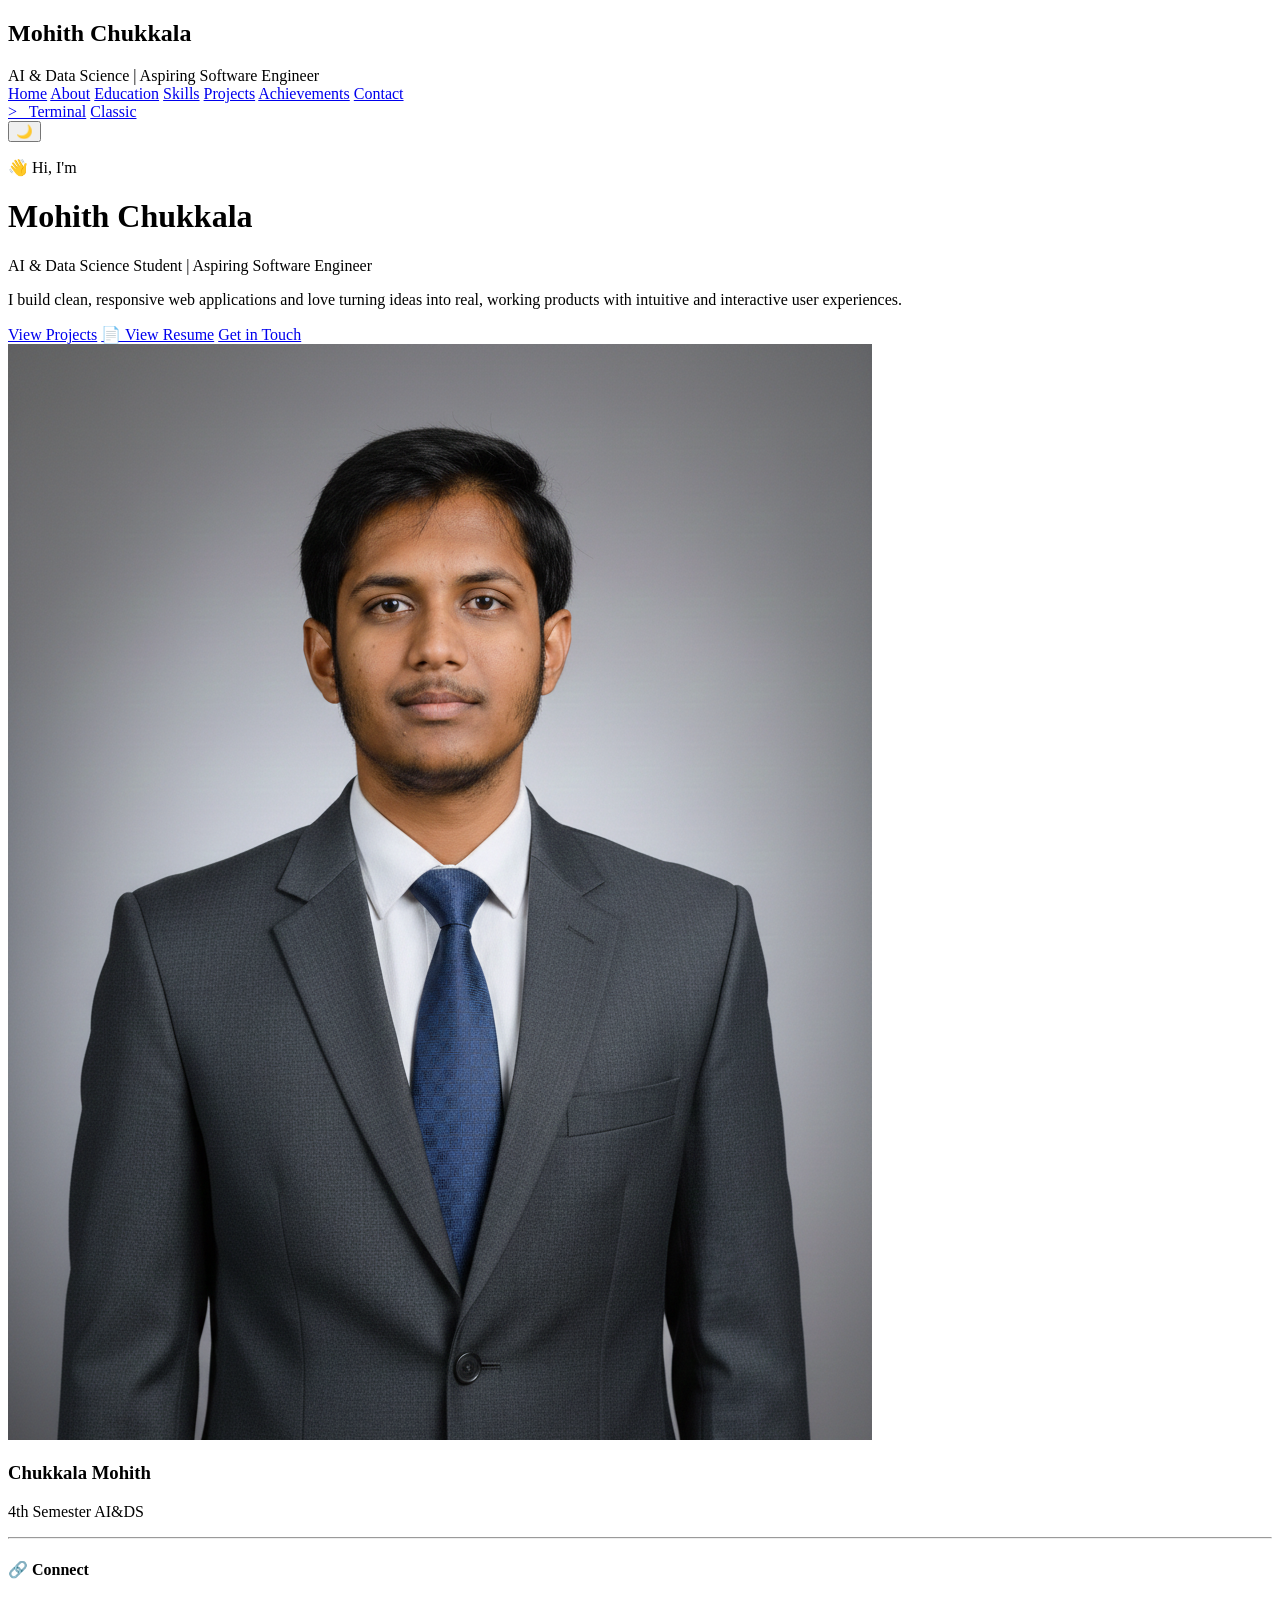
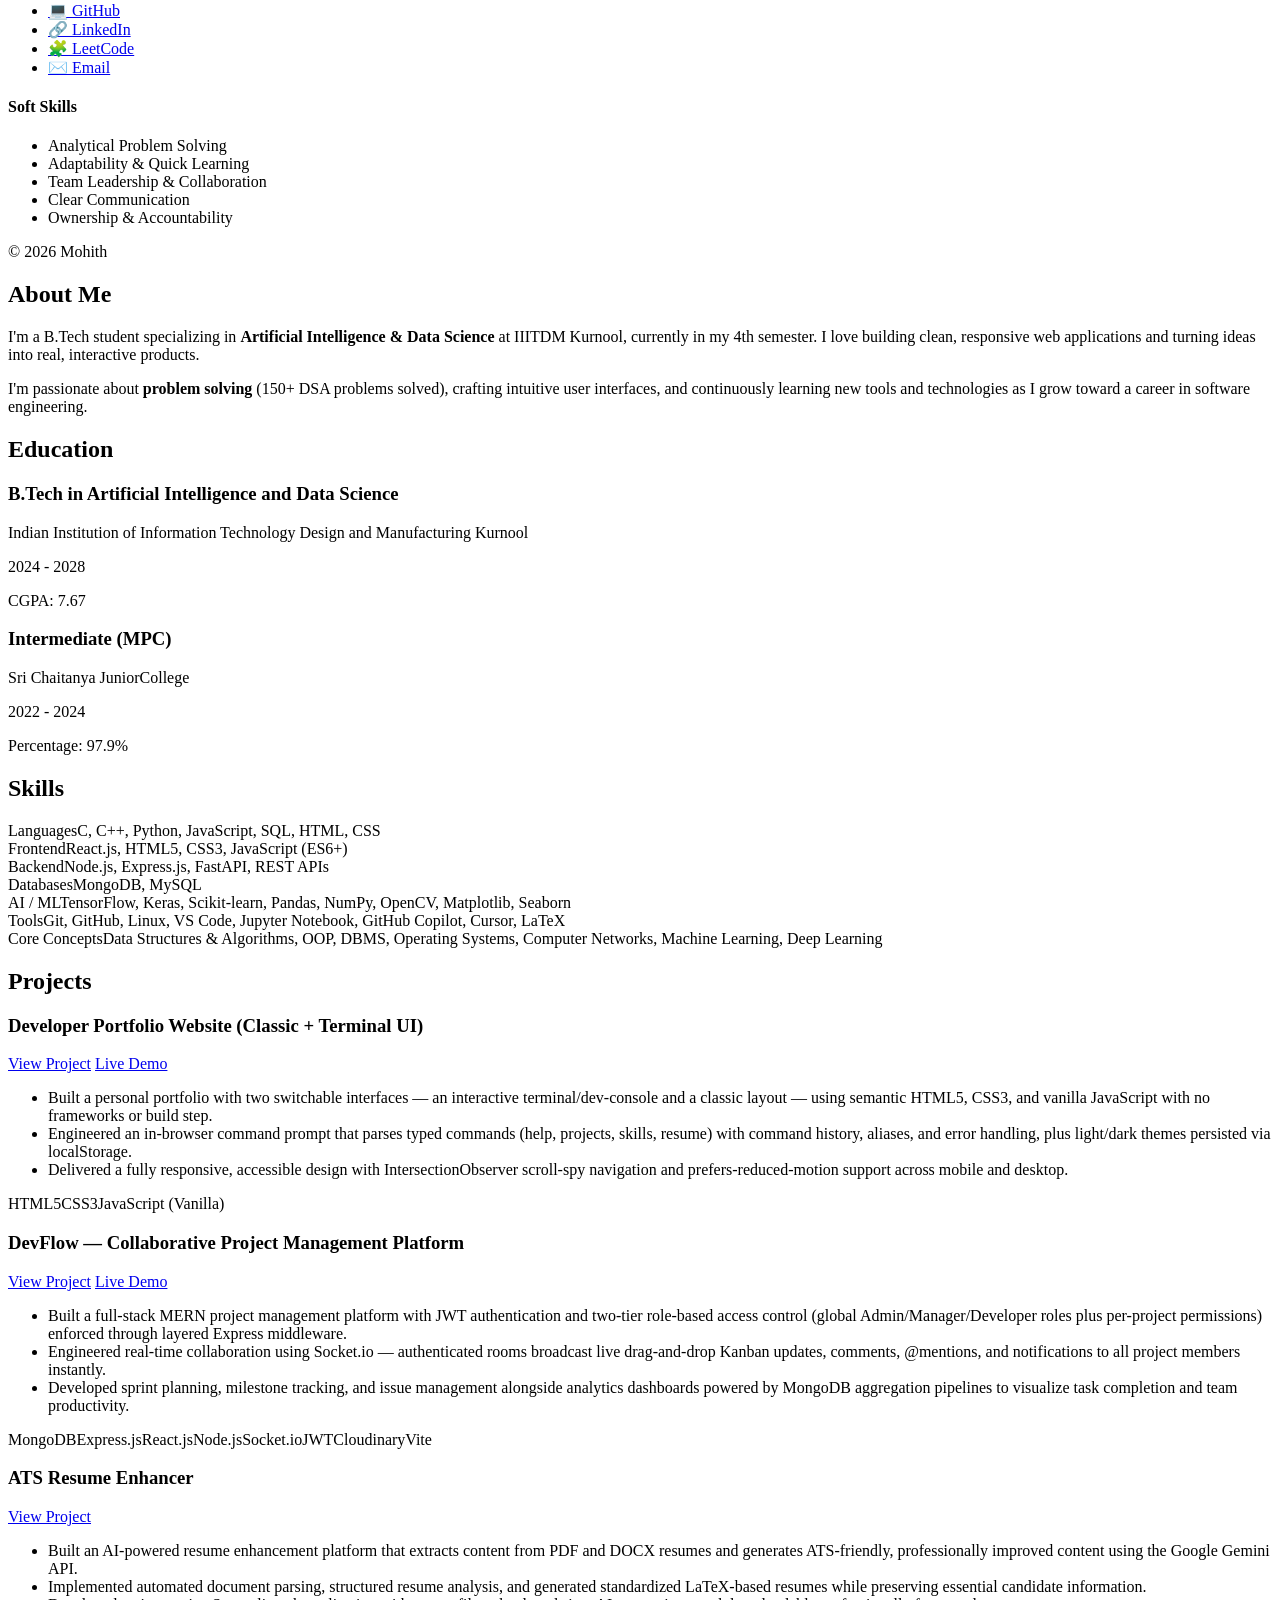
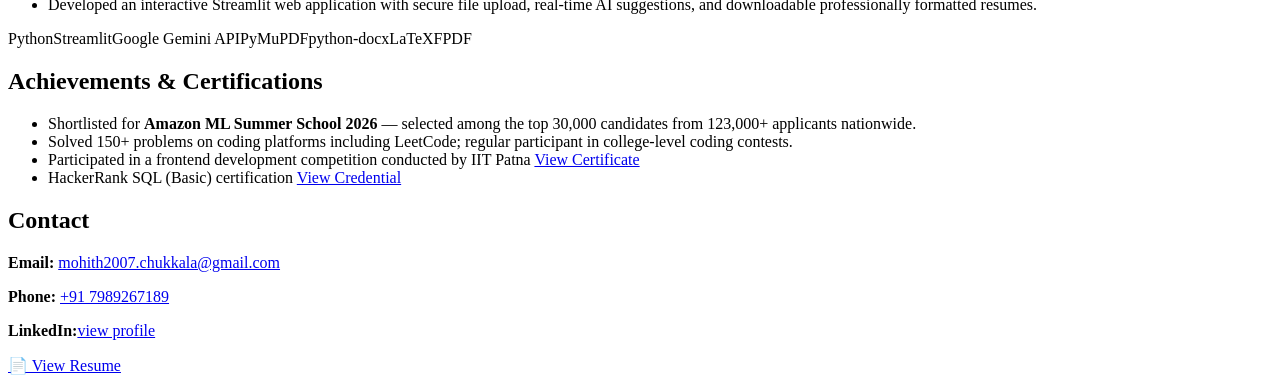
==== classic/index.html @ 4b8f57b1 "Sync portfolio content with resume across both versions Projects: replace with the three resume proj" ====
<!DOCTYPE html>
<html lang="en">
<head>
    <meta charset="UTF-8">
    <meta name="viewport" content="width=device-width, initial-scale=1.0">
    <title>Mohith Chukkala | AI &amp; Data Science Portfolio (Classic)</title>
    <meta name="description" content="Portfolio of Mohith Chukkala — AI &amp; Data Science student and aspiring software engineer.">
    <link rel="icon" href="data:image/svg+xml,%3Csvg xmlns='http://www.w3.org/2000/svg' viewBox='0 0 100 100'%3E%3Crect width='100' height='100' rx='22' fill='%231e3a8a'/%3E%3Ctext x='50' y='72' font-size='62' font-family='Poppins,Arial,sans-serif' font-weight='700' fill='%23ffffff' text-anchor='middle'%3EM%3C/text%3E%3C/svg%3E">
    <link rel="preconnect" href="https://fonts.googleapis.com">
    <link rel="preconnect" href="https://fonts.gstatic.com" crossorigin>
    <link href="https://fonts.googleapis.com/css2?family=Poppins:wght@400;500;600;700&display=swap" rel="stylesheet">
    <link rel="stylesheet" href="style.css">
</head>
<body>
    <nav class="navbar">
    <div class="brand">
        <h2>Mohith Chukkala</h2>
        <span class="brand-tag">AI &amp; Data Science | Aspiring Software Engineer</span>
    </div>
    <div class="nav-links">
        <a href="#home">Home</a>
        <a href="#about">About</a>
        <a href="#education">Education</a>
        <a href="#skills">Skills</a>
        <a href="#projects">Projects</a>
        <a href="#achievements">Achievements</a>
        <a href="#contact">Contact</a>
        <div class="version-switch" role="group" aria-label="Portfolio version">
            <a href="../terminal/" class="vs-btn">&gt;_ Terminal</a>
            <a href="index.html" class="vs-btn active" aria-current="page">Classic</a>
        </div>
        <button id="theme-toggle" class="theme-toggle" aria-label="Toggle dark mode">🌙</button>
    </div>
</nav>

<header class="hero" id="home">
    <div class="hero-content">
        <p class="hero-greeting">👋 Hi, I'm</p>
        <h1>Mohith Chukkala</h1>
        <p class="hero-tagline">AI &amp; Data Science Student | Aspiring Software Engineer</p>
        <p class="hero-blurb">I build clean, responsive web applications and love turning ideas into real, working products with intuitive and interactive user experiences.</p>
        <div class="hero-cta">
            <a href="#projects" class="btn btn-primary">View Projects</a>
            <a href="https://drive.google.com/file/d/1JzvMD7DW_4iOLso-iG8HjpsI_U0zLI6x/view?usp=sharing" class="btn btn-primary" target="_blank" rel="noopener">📄 View Resume</a>
            <a href="#contact" class="btn btn-secondary">Get in Touch</a>
        </div>
    </div>
</header>

<div class="container">
    <aside class="sidebar">
        <div class="profile section-box">
            <img src="../images/professional.png" alt="profile">
            <h3>Chukkala Mohith</h3>
            <p>4th Semester AI&DS</p>
        </div>

        <hr>

        <div class="connect section-box">
            <h4>🔗 Connect</h4>
            <ul>
                <li><a href="https://github.com/mohithchukkala" target="_blank" rel="noopener">💻 GitHub</a></li>
                <li><a href="https://linkedin.com/in/chukkala-mohith" target="_blank" rel="noopener">🔗 LinkedIn</a></li>
                <li><a href="https://leetcode.com/u/mohith_chukkala/" target="_blank" rel="noopener">🧩 LeetCode</a></li>
                <li><a href="mailto:mohith2007.chukkala@gmail.com">✉️ Email</a></li>
            </ul>
        </div>

        <div class="skills section-box">
            <h4> Soft Skills</h4>
            <ul>
                <li>Analytical Problem Solving</li>
                <li>Adaptability & Quick Learning</li>
                <li>Team Leadership & Collaboration</li>
                <li>Clear Communication</li>
                <li>Ownership & Accountability</li>
            </ul>
        </div>

        <div class="sidebar-footer">
            <p>© 2026 Mohith</p>
        </div>
    </aside>
    <main class="main-content">

        <section class="card" id="about">
            <h2>About Me</h2>
            <div class="about-box">
                <p>I'm a B.Tech student specializing in <strong>Artificial Intelligence &amp; Data Science</strong> at IIITDM Kurnool, currently in my 4th semester. I love building clean, responsive web applications and turning ideas into real, interactive products.</p>
                <p>I'm passionate about <strong>problem solving</strong> (150+ DSA problems solved), crafting intuitive user interfaces, and continuously learning new tools and technologies as I grow toward a career in software engineering.</p>
            </div>
        </section>

        <section class="card" id="education">
            <h2>Education</h2>

            <div class="education-item">
                <h3>B.Tech in Artificial Intelligence and Data Science</h3>
                <p>Indian Institution of Information Technology Design and Manufacturing Kurnool</p>
                <span>2024 - 2028</span>
                <p>CGPA: 7.67</p>
            </div>

            <div class="education-item">
                <h3>Intermediate (MPC)</h3>
                <p>Sri Chaitanya JuniorCollege</p>
                <span>2022 - 2024</span>
                <p>Percentage: 97.9%</p>
            </div>

        </section>
        <section class="card" id="skills">
        <h2>Skills</h2>

        <div class="skill-box">
            <div class="skill-row"><span class="skill-key">Languages</span><span class="skill-val">C, C++, Python, JavaScript, SQL, HTML, CSS</span></div>
            <div class="skill-row"><span class="skill-key">Frontend</span><span class="skill-val">React.js, HTML5, CSS3, JavaScript (ES6+)</span></div>
            <div class="skill-row"><span class="skill-key">Backend</span><span class="skill-val">Node.js, Express.js, FastAPI, REST APIs</span></div>
            <div class="skill-row"><span class="skill-key">Databases</span><span class="skill-val">MongoDB, MySQL</span></div>
            <div class="skill-row"><span class="skill-key">AI / ML</span><span class="skill-val">TensorFlow, Keras, Scikit-learn, Pandas, NumPy, OpenCV, Matplotlib, Seaborn</span></div>
            <div class="skill-row"><span class="skill-key">Tools</span><span class="skill-val">Git, GitHub, Linux, VS Code, Jupyter Notebook, GitHub Copilot, Cursor, LaTeX</span></div>
            <div class="skill-row"><span class="skill-key">Core Concepts</span><span class="skill-val">Data Structures &amp; Algorithms, OOP, DBMS, Operating Systems, Computer Networks, Machine Learning, Deep Learning</span></div>
        </div>
        </section>
        <section class="card" id="projects">
            <h2>Projects</h2>

            <div class="project-item">
                <div class="project-header">
                    <h3>Developer Portfolio Website (Classic + Terminal UI)</h3>
                    <div class="project-links">
                        <a href="https://github.com/mohithchukkala/portfolio" target="_blank" rel="noopener" class="project-link">View Project</a>
                        <a href="https://mohithchukkala.github.io/portfolio/" target="_blank" rel="noopener" class="project-link">Live Demo</a>
                    </div>
                </div>
                <ul>
                    <li>Built a personal portfolio with two switchable interfaces — an interactive terminal/dev-console and a classic layout — using semantic HTML5, CSS3, and vanilla JavaScript with no frameworks or build step.</li>
                    <li>Engineered an in-browser command prompt that parses typed commands (help, projects, skills, resume) with command history, aliases, and error handling, plus light/dark themes persisted via localStorage.</li>
                    <li>Delivered a fully responsive, accessible design with IntersectionObserver scroll-spy navigation and prefers-reduced-motion support across mobile and desktop.</li>
                </ul>
                <div class="tech-stack">
                    <span>HTML5</span><span>CSS3</span><span>JavaScript (Vanilla)</span>
                </div>
            </div>

            <div class="project-item">
                <div class="project-header">
                    <h3>DevFlow — Collaborative Project Management Platform</h3>
                    <div class="project-links">
                        <a href="https://github.com/mohithchukkala/DevFlow-Collaborative-Project-Management-Platform" target="_blank" rel="noopener" class="project-link">View Project</a>
                        <a href="https://dev-flow-collaborative-project-mana.vercel.app/" target="_blank" rel="noopener" class="project-link">Live Demo</a>
                    </div>
                </div>
                <ul>
                    <li>Built a full-stack MERN project management platform with JWT authentication and two-tier role-based access control (global Admin/Manager/Developer roles plus per-project permissions) enforced through layered Express middleware.</li>
                    <li>Engineered real-time collaboration using Socket.io — authenticated rooms broadcast live drag-and-drop Kanban updates, comments, @mentions, and notifications to all project members instantly.</li>
                    <li>Developed sprint planning, milestone tracking, and issue management alongside analytics dashboards powered by MongoDB aggregation pipelines to visualize task completion and team productivity.</li>
                </ul>
                <div class="tech-stack">
                    <span>MongoDB</span><span>Express.js</span><span>React.js</span><span>Node.js</span><span>Socket.io</span><span>JWT</span><span>Cloudinary</span><span>Vite</span>
                </div>
            </div>

            <div class="project-item">
                <div class="project-header">
                    <h3>ATS Resume Enhancer</h3>
                    <div class="project-links">
                        <a href="https://github.com/mohithchukkala/ATS_Resume_Enhancer" target="_blank" rel="noopener" class="project-link">View Project</a>
                    </div>
                </div>
                <ul>
                    <li>Built an AI-powered resume enhancement platform that extracts content from PDF and DOCX resumes and generates ATS-friendly, professionally improved content using the Google Gemini API.</li>
                    <li>Implemented automated document parsing, structured resume analysis, and generated standardized LaTeX-based resumes while preserving essential candidate information.</li>
                    <li>Developed an interactive Streamlit web application with secure file upload, real-time AI suggestions, and downloadable professionally formatted resumes.</li>
                </ul>
                <div class="tech-stack">
                    <span>Python</span><span>Streamlit</span><span>Google Gemini API</span><span>PyMuPDF</span><span>python-docx</span><span>LaTeX</span><span>FPDF</span>
                </div>
            </div>
        </section>

        <section class="card" id="achievements">
            <h2>Achievements &amp; Certifications</h2>
            <div class="goal-achievement">
                <ul>
                    <li>Shortlisted for <strong>Amazon ML Summer School 2026</strong> — selected among the top 30,000 candidates from 123,000+ applicants nationwide.</li>
                    <li>Solved 150+ problems on coding platforms including LeetCode; regular participant in college-level coding contests.</li>
                    <li>Participated in a frontend development competition conducted by IIT Patna <a href="https://drive.google.com/file/d/1Thfj-5YbNBeYCfE9k1DS895jDC1a6xHf/view?usp=sharing" target="_blank" rel="noopener" class="cert-link">View Certificate</a></li>
                    <li>HackerRank SQL (Basic) certification <a href="https://www.hackerrank.com/certificates/968357A2A4B7" target="_blank" rel="noopener" class="cert-link">View Credential</a></li>
                </ul>
            </div>
        </section>
        <section class="card contact-section" id="contact">
            <h2>Contact</h2>

            <p><strong>Email:</strong> <a href="mailto:mohith2007.chukkala@gmail.com">mohith2007.chukkala@gmail.com</a></p>
            <p><strong>Phone:</strong> <a href="tel:+917989267189">+91 7989267189</a></p>
            <p><strong>LinkedIn:</strong><a href="https://linkedin.com/in/chukkala-mohith" target="_blank">view profile</a></p>
            <a href="https://drive.google.com/file/d/1JzvMD7DW_4iOLso-iG8HjpsI_U0zLI6x/view?usp=sharing" class="resume-btn" target="_blank" rel="noopener">📄 View Resume</a>
        </section>
    </main>
</div>

<script>
    (function () {
        const root = document.documentElement;
        const toggle = document.getElementById('theme-toggle');
        const saved = localStorage.getItem('theme');
        if (saved === 'dark') {
            root.setAttribute('data-theme', 'dark');
            toggle.textContent = '☀️';
        }
        toggle.addEventListener('click', function () {
            const isDark = root.getAttribute('data-theme') === 'dark';
            if (isDark) {
                root.removeAttribute('data-theme');
                toggle.textContent = '🌙';
                localStorage.setItem('theme', 'light');
            } else {
                root.setAttribute('data-theme', 'dark');
                toggle.textContent = '☀️';
                localStorage.setItem('theme', 'dark');
            }
        });
    })();

    // Scroll-spy: highlight the nav link of the section in view
    (function () {
        const links = Array.from(document.querySelectorAll('.nav-links a[href^="#"]'));
        const map = {};
        links.forEach(function (link) {
            const id = link.getAttribute('href').slice(1);
            const section = document.getElementById(id);
            if (section) map[id] = link;
        });
        const sections = Object.keys(map).map(function (id) { return document.getElementById(id); });

        const observer = new IntersectionObserver(function (entries) {
            entries.forEach(function (entry) {
                if (entry.isIntersecting) {
                    links.forEach(function (l) { l.classList.remove('active'); });
                    const active = map[entry.target.id];
                    if (active) active.classList.add('active');
                }
            });
        }, { rootMargin: '-45% 0px -50% 0px', threshold: 0 });

        sections.forEach(function (section) { observer.observe(section); });
    })();
</script>

</body>
</html>
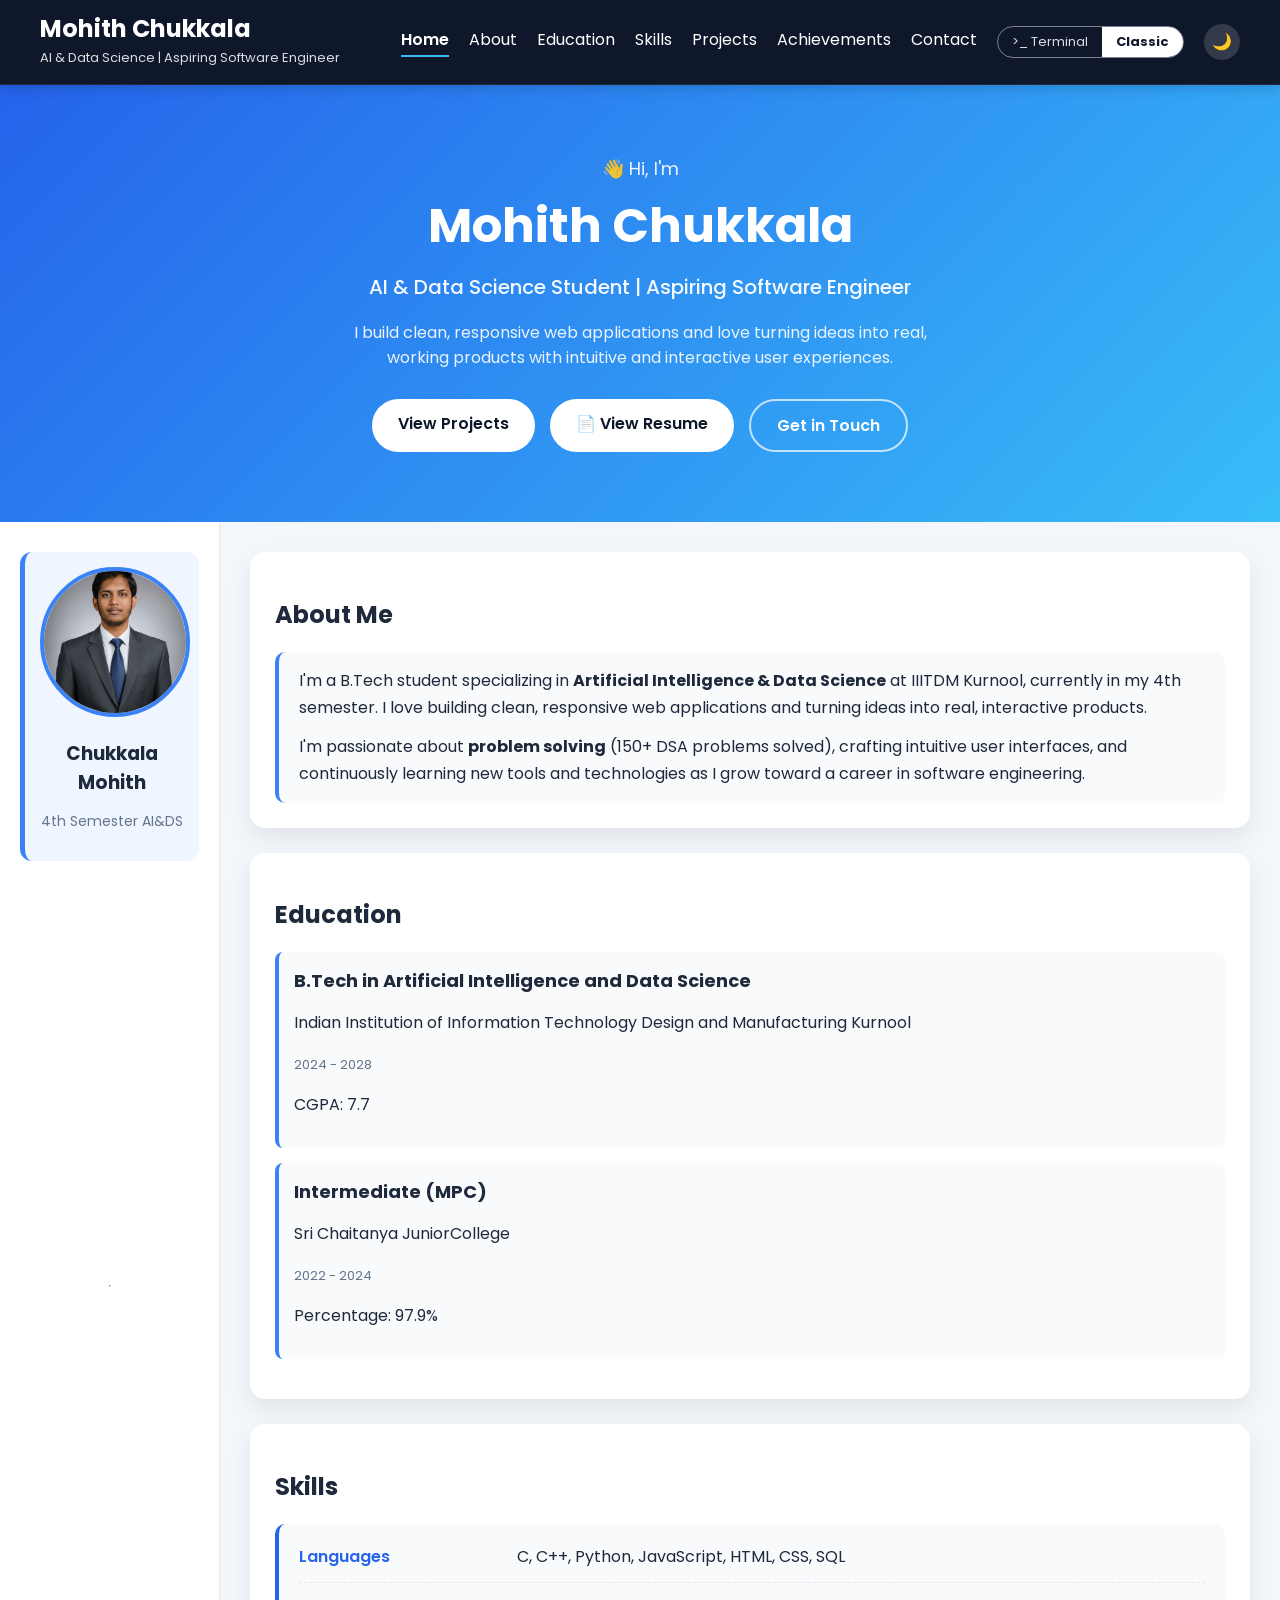
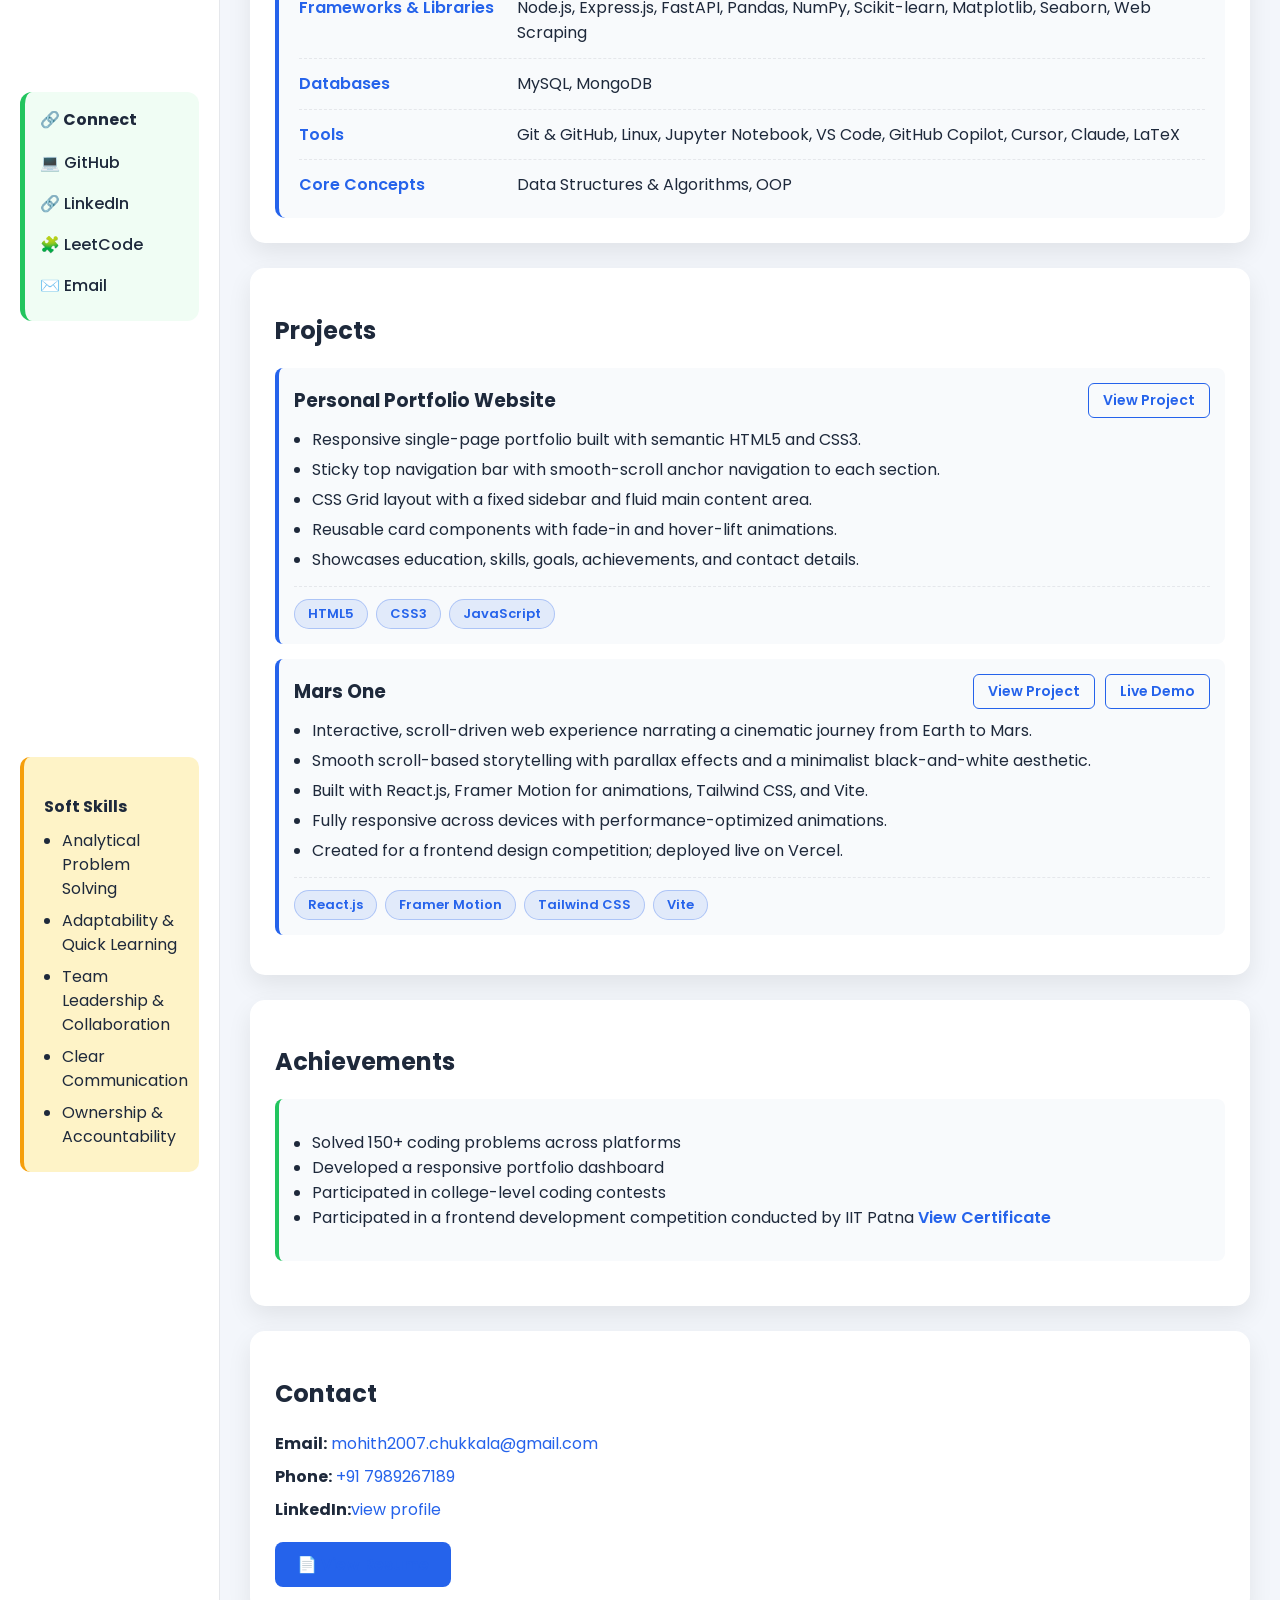
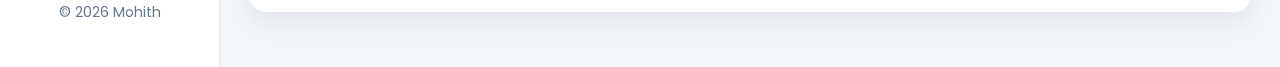
==== commit 5099028a: "Redesign portfolio: terminal + classic versions in separate folders New terminal/dev-console design " ====
--- a/classic/index.html
+++ b/classic/index.html
@@ -99,7 +99,7 @@
                 <h3>B.Tech in Artificial Intelligence and Data Science</h3>
                 <p>Indian Institution of Information Technology Design and Manufacturing Kurnool</p>
                 <span>2024 - 2028</span>
-                <p>CGPA: 7.67</p>
+                <p>CGPA: 7.7</p>
             </div>
 
             <div class="education-item">
@@ -114,13 +114,11 @@
         <h2>Skills</h2>
 
         <div class="skill-box">
-            <div class="skill-row"><span class="skill-key">Languages</span><span class="skill-val">C, C++, Python, JavaScript, SQL, HTML, CSS</span></div>
-            <div class="skill-row"><span class="skill-key">Frontend</span><span class="skill-val">React.js, HTML5, CSS3, JavaScript (ES6+)</span></div>
-            <div class="skill-row"><span class="skill-key">Backend</span><span class="skill-val">Node.js, Express.js, FastAPI, REST APIs</span></div>
-            <div class="skill-row"><span class="skill-key">Databases</span><span class="skill-val">MongoDB, MySQL</span></div>
-            <div class="skill-row"><span class="skill-key">AI / ML</span><span class="skill-val">TensorFlow, Keras, Scikit-learn, Pandas, NumPy, OpenCV, Matplotlib, Seaborn</span></div>
-            <div class="skill-row"><span class="skill-key">Tools</span><span class="skill-val">Git, GitHub, Linux, VS Code, Jupyter Notebook, GitHub Copilot, Cursor, LaTeX</span></div>
-            <div class="skill-row"><span class="skill-key">Core Concepts</span><span class="skill-val">Data Structures &amp; Algorithms, OOP, DBMS, Operating Systems, Computer Networks, Machine Learning, Deep Learning</span></div>
+            <div class="skill-row"><span class="skill-key">Languages</span><span class="skill-val">C, C++, Python, JavaScript, HTML, CSS, SQL</span></div>
+            <div class="skill-row"><span class="skill-key">Frameworks &amp; Libraries</span><span class="skill-val">Node.js, Express.js, FastAPI, Pandas, NumPy, Scikit-learn, Matplotlib, Seaborn, Web Scraping</span></div>
+            <div class="skill-row"><span class="skill-key">Databases</span><span class="skill-val">MySQL, MongoDB</span></div>
+            <div class="skill-row"><span class="skill-key">Tools</span><span class="skill-val">Git &amp; GitHub, Linux, Jupyter Notebook, VS Code, GitHub Copilot, Cursor, Claude, LaTeX</span></div>
+            <div class="skill-row"><span class="skill-key">Core Concepts</span><span class="skill-val">Data Structures &amp; Algorithms, OOP</span></div>
         </div>
         </section>
         <section class="card" id="projects">
@@ -128,66 +126,50 @@
 
             <div class="project-item">
                 <div class="project-header">
-                    <h3>Developer Portfolio Website (Classic + Terminal UI)</h3>
-                    <div class="project-links">
-                        <a href="https://github.com/mohithchukkala/portfolio" target="_blank" rel="noopener" class="project-link">View Project</a>
-                        <a href="https://mohithchukkala.github.io/portfolio/" target="_blank" rel="noopener" class="project-link">Live Demo</a>
-                    </div>
+                    <h3>Personal Portfolio Website</h3>
+                    <a href="https://github.com/mohithchukkala/portfolio" target="_blank" class="project-link">View Project</a>
                 </div>
                 <ul>
-                    <li>Built a personal portfolio with two switchable interfaces — an interactive terminal/dev-console and a classic layout — using semantic HTML5, CSS3, and vanilla JavaScript with no frameworks or build step.</li>
-                    <li>Engineered an in-browser command prompt that parses typed commands (help, projects, skills, resume) with command history, aliases, and error handling, plus light/dark themes persisted via localStorage.</li>
-                    <li>Delivered a fully responsive, accessible design with IntersectionObserver scroll-spy navigation and prefers-reduced-motion support across mobile and desktop.</li>
+                    <li>Responsive single-page portfolio built with semantic HTML5 and CSS3.</li>
+                    <li>Sticky top navigation bar with smooth-scroll anchor navigation to each section.</li>
+                    <li>CSS Grid layout with a fixed sidebar and fluid main content area.</li>
+                    <li>Reusable card components with fade-in and hover-lift animations.</li>
+                    <li>Showcases education, skills, goals, achievements, and contact details.</li>
                 </ul>
                 <div class="tech-stack">
-                    <span>HTML5</span><span>CSS3</span><span>JavaScript (Vanilla)</span>
+                    <span>HTML5</span><span>CSS3</span><span>JavaScript</span>
                 </div>
             </div>
 
             <div class="project-item">
                 <div class="project-header">
-                    <h3>DevFlow — Collaborative Project Management Platform</h3>
+                    <h3>Mars One</h3>
                     <div class="project-links">
-                        <a href="https://github.com/mohithchukkala/DevFlow-Collaborative-Project-Management-Platform" target="_blank" rel="noopener" class="project-link">View Project</a>
-                        <a href="https://dev-flow-collaborative-project-mana.vercel.app/" target="_blank" rel="noopener" class="project-link">Live Demo</a>
+                        <a href="https://github.com/mohithchukkala/mars-one-project" target="_blank" class="project-link">View Project</a>
+                        <a href="https://mars-one-project.vercel.app" target="_blank" class="project-link">Live Demo</a>
                     </div>
                 </div>
                 <ul>
-                    <li>Built a full-stack MERN project management platform with JWT authentication and two-tier role-based access control (global Admin/Manager/Developer roles plus per-project permissions) enforced through layered Express middleware.</li>
-                    <li>Engineered real-time collaboration using Socket.io — authenticated rooms broadcast live drag-and-drop Kanban updates, comments, @mentions, and notifications to all project members instantly.</li>
-                    <li>Developed sprint planning, milestone tracking, and issue management alongside analytics dashboards powered by MongoDB aggregation pipelines to visualize task completion and team productivity.</li>
+                    <li>Interactive, scroll-driven web experience narrating a cinematic journey from Earth to Mars.</li>
+                    <li>Smooth scroll-based storytelling with parallax effects and a minimalist black-and-white aesthetic.</li>
+                    <li>Built with React.js, Framer Motion for animations, Tailwind CSS, and Vite.</li>
+                    <li>Fully responsive across devices with performance-optimized animations.</li>
+                    <li>Created for a frontend design competition; deployed live on Vercel.</li>
                 </ul>
                 <div class="tech-stack">
-                    <span>MongoDB</span><span>Express.js</span><span>React.js</span><span>Node.js</span><span>Socket.io</span><span>JWT</span><span>Cloudinary</span><span>Vite</span>
-                </div>
-            </div>
-
-            <div class="project-item">
-                <div class="project-header">
-                    <h3>ATS Resume Enhancer</h3>
-                    <div class="project-links">
-                        <a href="https://github.com/mohithchukkala/ATS_Resume_Enhancer" target="_blank" rel="noopener" class="project-link">View Project</a>
-                    </div>
-                </div>
-                <ul>
-                    <li>Built an AI-powered resume enhancement platform that extracts content from PDF and DOCX resumes and generates ATS-friendly, professionally improved content using the Google Gemini API.</li>
-                    <li>Implemented automated document parsing, structured resume analysis, and generated standardized LaTeX-based resumes while preserving essential candidate information.</li>
-                    <li>Developed an interactive Streamlit web application with secure file upload, real-time AI suggestions, and downloadable professionally formatted resumes.</li>
-                </ul>
-                <div class="tech-stack">
-                    <span>Python</span><span>Streamlit</span><span>Google Gemini API</span><span>PyMuPDF</span><span>python-docx</span><span>LaTeX</span><span>FPDF</span>
+                    <span>React.js</span><span>Framer Motion</span><span>Tailwind CSS</span><span>Vite</span>
                 </div>
             </div>
         </section>
 
         <section class="card" id="achievements">
-            <h2>Achievements &amp; Certifications</h2>
+            <h2>Achievements</h2>
             <div class="goal-achievement">
                 <ul>
-                    <li>Shortlisted for <strong>Amazon ML Summer School 2026</strong> — selected among the top 30,000 candidates from 123,000+ applicants nationwide.</li>
-                    <li>Solved 150+ problems on coding platforms including LeetCode; regular participant in college-level coding contests.</li>
+                    <li>Solved 150+ coding problems across platforms</li>
+                    <li>Developed a responsive portfolio dashboard</li>
+                    <li>Participated in college-level coding contests</li>
                     <li>Participated in a frontend development competition conducted by IIT Patna <a href="https://drive.google.com/file/d/1Thfj-5YbNBeYCfE9k1DS895jDC1a6xHf/view?usp=sharing" target="_blank" rel="noopener" class="cert-link">View Certificate</a></li>
-                    <li>HackerRank SQL (Basic) certification <a href="https://www.hackerrank.com/certificates/968357A2A4B7" target="_blank" rel="noopener" class="cert-link">View Credential</a></li>
                 </ul>
             </div>
         </section>
--- a/classic/style.css
+++ b/classic/style.css
@@ -0,0 +1,672 @@
+:root {
+    --bg: #f3f6fb;
+    --surface: #ffffff;
+    --text: #1e293b;
+    --muted: #64748b;
+    --border: #e5e7eb;
+    --box-blue: #eff6ff;
+    --box-green: #f0fdf4;
+    --box-yellow: #fef3c7;
+    --item-bg: #f8fafc;
+    --shadow: rgba(0, 0, 0, 0.08);
+}
+
+[data-theme="dark"] {
+    --bg: #0f172a;
+    --surface: #1e293b;
+    --text: #e2e8f0;
+    --muted: #94a3b8;
+    --border: #334155;
+    --box-blue: #172554;
+    --box-green: #14271c;
+    --box-yellow: #2a2410;
+    --item-bg: #0f172a;
+    --shadow: rgba(0, 0, 0, 0.5);
+}
+
+* {
+    box-sizing: border-box;
+}
+
+html {
+    scroll-behavior: smooth;
+    scroll-padding-top: 80px;
+}
+
+body {
+    margin: 0;
+    font-family: 'Poppins', -apple-system, Segoe UI, Roboto, sans-serif;
+    background: var(--bg);
+    color: var(--text);
+    transition: background 0.3s ease, color 0.3s ease;
+}
+
+.navbar {
+    background: #0f172a;
+    color: white;
+    padding: 15px 40px;
+    display: flex;
+    justify-content: space-between;
+    align-items: center;
+    position: sticky;
+    top: 0;
+    z-index: 100;
+    border-bottom: 1px solid rgba(255, 255, 255, 0.08);
+    box-shadow: 0 2px 12px rgba(0, 0, 0, 0.18);
+}
+
+.brand h2 {
+    margin: 0;
+    line-height: 1.2;
+}
+
+.brand-tag {
+    font-size: 13px;
+    opacity: 0.85;
+    font-weight: 400;
+}
+
+.nav-links a {
+    margin-left: 20px;
+    cursor: pointer;
+    transition: 0.3s;
+    color: white;
+    text-decoration: none;
+    padding-bottom: 3px;
+    border-bottom: 2px solid transparent;
+}
+
+.nav-links a:hover {
+    opacity: 0.85;
+}
+
+.nav-links a.active {
+    opacity: 1;
+    font-weight: 600;
+    border-bottom-color: #38bdf8;
+}
+
+.nav-links {
+    display: flex;
+    align-items: center;
+    flex-wrap: wrap;
+}
+
+.theme-toggle {
+    margin-left: 20px;
+    background: rgba(255, 255, 255, 0.15);
+    border: none;
+    border-radius: 999px;
+    width: 36px;
+    height: 36px;
+    font-size: 16px;
+    cursor: pointer;
+    transition: 0.3s;
+    line-height: 1;
+}
+
+.theme-toggle:hover {
+    background: rgba(255, 255, 255, 0.3);
+    transform: scale(1.1);
+}
+
+/* Hero */
+.hero {
+    background: linear-gradient(135deg, #2563EB 0%, #38BDF8 100%);
+    color: #fff;
+    padding: 70px 40px;
+    text-align: center;
+}
+
+.hero-content {
+    max-width: 760px;
+    margin: 0 auto;
+    animation: fadeUp 0.8s ease forwards;
+}
+
+.hero-greeting {
+    font-size: 18px;
+    margin: 0 0 8px;
+    opacity: 0.9;
+}
+
+.hero h1 {
+    font-size: 48px;
+    margin: 0 0 10px;
+    font-weight: 700;
+}
+
+.hero-tagline {
+    font-size: 20px;
+    font-weight: 500;
+    margin: 0 0 18px;
+    opacity: 0.95;
+}
+
+.hero-blurb {
+    font-size: 16px;
+    line-height: 1.6;
+    opacity: 0.9;
+    margin: 0 auto 28px;
+    max-width: 620px;
+}
+
+.hero-cta {
+    display: flex;
+    gap: 15px;
+    justify-content: center;
+    flex-wrap: wrap;
+}
+
+.btn {
+    padding: 12px 26px;
+    border-radius: 999px;
+    font-weight: 600;
+    text-decoration: none;
+    transition: 0.3s ease;
+    display: inline-block;
+}
+
+.btn-primary {
+    background: #fff;
+    color: #0f172a;
+}
+
+.btn-primary:hover {
+    transform: translateY(-3px);
+    box-shadow: 0 8px 20px rgba(0, 0, 0, 0.25);
+}
+
+.btn-secondary {
+    background: transparent;
+    color: #fff;
+    border: 2px solid rgba(255, 255, 255, 0.7);
+}
+
+.btn-secondary:hover {
+    background: rgba(255, 255, 255, 0.15);
+    transform: translateY(-3px);
+}
+
+@keyframes fadeUp {
+    from { opacity: 0; transform: translateY(20px); }
+    to { opacity: 1; transform: translateY(0); }
+}
+
+.container {
+    display: grid;
+    grid-template-columns: 220px 1fr;
+    min-height: 100vh;
+}
+.sidebar {
+    background: var(--surface);
+    color: var(--text);
+    padding: 30px 20px;
+    border-right: 1px solid var(--border);
+    display: flex;
+    flex-direction: column;
+    justify-content: space-between;
+    transition: background 0.3s ease, color 0.3s ease;
+}
+/* Section Base Style */
+.section-box {
+    padding: 15px;
+    border-radius: 12px;
+    margin-bottom: 20px;
+    transition: 0.3s ease;
+}
+
+/* Profile Section Color */
+.profile {
+    background: var(--box-blue);
+    border-left: 5px solid #3b82f6;
+}
+
+/* Menu Section Color */
+.menu {
+    background: var(--box-green);
+    border-left: 5px solid #22c55e;
+}
+
+/* Connect Section Color */
+.connect {
+    background: var(--box-green);
+    border-left: 5px solid #22c55e;
+}
+
+/* Skills Section Color */
+.skills {
+    background: var(--box-yellow);
+    border-left: 5px solid #f59e0b;
+}
+.card {
+    background: var(--surface);
+    padding: 25px;
+    border-radius: 15px;
+    margin-bottom: 25px;
+    box-shadow: 0 10px 25px var(--shadow);
+
+    animation: fadeIn 0.8s ease forwards;
+    opacity: 0;
+}
+/* Hover lift effect */
+.section-box:hover {
+    transform: translateY(-4px);
+    box-shadow: 0 6px 15px rgba(0,0,0,0.06);
+}
+.profile {
+    text-align: center;
+}
+
+.profile img {
+    height:150px;
+    margin-bottom: 10px;
+    width:150px;
+    border-radius: 50%;
+    object-fit: cover;
+    border: 4px solid #3b82f6;
+}
+
+.profile h3 {
+    margin: 5px 0;
+}
+
+.profile p {
+    font-size: 14px;
+    color: var(--muted);
+}
+
+.menu {
+    list-style: none;
+    padding: 0;
+    margin: 30px 0;
+}
+
+.menu li {
+    padding: 10px 0;
+    cursor: pointer;
+    transition: 0.3s;
+}
+
+.menu li a {
+    color: inherit;
+    text-decoration: none;
+    display: block;
+}
+
+.menu li:hover {
+    color: #2563eb;
+    padding-left: 5px;
+}
+
+/* Connect quick links */
+.connect h4 {
+    margin: 0 0 10px;
+}
+
+.connect ul {
+    list-style: none;
+    padding: 0;
+    margin: 0;
+}
+
+.connect li {
+    padding: 8px 0;
+}
+
+.connect li a {
+    color: var(--text);
+    text-decoration: none;
+    font-weight: 500;
+    transition: 0.3s;
+    display: block;
+}
+
+.connect li a:hover {
+    color: #16a34a;
+    padding-left: 5px;
+}
+/* Soft Skills section box */
+.skills.section-box{
+    margin-top: 20px;
+    padding: 15px 20px;
+    border-left: 4px solid #f59e0b;
+    background: var(--box-yellow);
+    border-radius: 10px;
+}
+
+/* Soft Skills heading */
+.skills.section-box h4{
+    margin-bottom: 10px;
+    padding-left: 0; /* keeps heading alignment same */
+}
+
+/* Soft Skills list */
+.skills.section-box ul{
+    margin: 0;
+    padding-left: 18px;  /* keeps bullets aligned */
+    list-style-position: outside;
+}
+
+/* Individual list items */
+.skills.section-box li{
+    margin-bottom: 8px;   /* space between skills */
+    line-height: 1.5;     /* improves readability */
+    word-break: normal;   /* prevents weird breaks */
+}
+.sidebar-footer {
+    font-size: 14px;
+    color: var(--muted);
+    text-align: center;
+}
+
+.main-content {
+    padding: 30px;
+    background: var(--bg);
+    transition: background 0.3s ease;
+}
+.education-item {
+    padding: 15px;
+    border-left: 4px solid #3b82f6;
+    margin-bottom: 15px;
+    background: var(--item-bg);
+    border-radius: 8px;
+}
+
+.education-item h3 {
+    margin: 0;
+    font-size: 18px;
+}
+
+.education-item span {
+    font-size: 13px;
+    color: var(--muted);
+}
+
+
+@keyframes fadeIn {
+    to {
+        opacity: 1;
+    }
+}
+
+.sidebar {
+    animation: slideIn 0.6s ease forwards;
+    transform: translateX(-50px);
+    opacity: 0;
+}
+
+@keyframes slideIn {
+    to {
+        transform: translateX(0);
+        opacity: 1;
+    }
+}
+.skill-box{
+    border-left:4px solid #2563eb;
+    padding:8px 20px;
+    background: var(--item-bg);
+    border-radius:10px;
+}
+.skill-row {
+    display: grid;
+    grid-template-columns: 200px 1fr;
+    gap: 6px 18px;
+    padding: 12px 0;
+    border-bottom: 1px dashed var(--border);
+}
+.skill-row:last-child {
+    border-bottom: none;
+}
+.skill-key {
+    font-weight: 600;
+    color: #2563eb;
+}
+.skill-val {
+    color: var(--text);
+    line-height: 1.6;
+}
+@media (max-width: 560px) {
+    .skill-row {
+        grid-template-columns: 1fr;
+        gap: 2px;
+    }
+}
+.project-item {
+    padding: 15px;
+    margin-bottom: 15px;
+    background: var(--item-bg);
+    border-left: 4px solid #2563eb;
+    border-radius: 8px;
+    transition: transform 0.3s ease, box-shadow 0.3s ease;
+}
+
+.project-item:hover {
+    transform: translateY(-4px);
+    box-shadow: 0 6px 15px rgba(0,0,0,0.05);
+}
+
+.project-item h3 {
+    margin: 0;
+}
+
+.project-header {
+    display: flex;
+    justify-content: space-between;
+    align-items: center;
+    gap: 15px;
+}
+
+.project-links {
+    display: flex;
+    gap: 10px;
+    flex-shrink: 0;
+}
+
+.project-link {
+    color: #2563eb;
+    text-decoration: none;
+    font-size: 14px;
+    font-weight: 600;
+    white-space: nowrap;
+    border: 1px solid #2563eb;
+    padding: 6px 14px;
+    border-radius: 6px;
+    transition: 0.3s ease;
+}
+
+.project-link:hover {
+    background: #2563eb;
+    color: #fff;
+}
+
+.project-item ul {
+    margin: 10px 0 0;
+    padding-left: 18px;
+}
+
+.project-item li {
+    margin-bottom: 6px;
+    line-height: 1.5;
+}
+
+.tech-stack {
+    display: flex;
+    flex-wrap: wrap;
+    gap: 8px;
+    margin-top: 14px;
+    padding-top: 12px;
+    border-top: 1px dashed var(--border);
+}
+
+.tech-stack span {
+    font-size: 13px;
+    font-weight: 600;
+    color: #2563eb;
+    background: rgba(37, 99, 235, 0.10);
+    border: 1px solid rgba(37, 99, 235, 0.28);
+    border-radius: 999px;
+    padding: 4px 13px;
+}
+.ga-container {
+    display: grid;
+    grid-template-columns: 1fr 1fr;
+    gap: 20px;
+}
+@media (max-width: 768px) {
+    .ga-container {
+        grid-template-columns: 1fr;
+    }
+}
+.goal-achievement {
+    margin-bottom: 20px;
+    padding: 15px;
+    background: var(--item-bg);
+    border-left: 4px solid #22c55e;
+    border-radius: 8px;
+}
+
+.goal-achievement h3 {
+    margin-top: 0;
+}
+
+.goal-achievement ul {
+    padding-left: 18px;
+}
+.about-box {
+    border-left: 4px solid #3b82f6;
+    padding: 15px 20px;
+    background: var(--item-bg);
+    border-radius: 10px;
+}
+
+.about-box p {
+    line-height: 1.7;
+    margin: 0 0 12px;
+}
+
+.about-box p:last-child {
+    margin-bottom: 0;
+}
+
+.resume-btn {
+    display: inline-block;
+    margin-top: 12px;
+    padding: 10px 22px;
+    border-radius: 8px;
+    background: #2563eb;
+    color: #fff;
+    text-decoration: none;
+    font-weight: 600;
+    transition: 0.3s ease;
+}
+
+.resume-btn:hover {
+    background: #1e40af;
+    transform: translateY(-2px);
+}
+
+.contact-section p {
+    margin: 8px 0;
+}
+.cert-link {
+    color: #2563eb;
+    text-decoration: none;
+    font-weight: 600;
+}
+
+.cert-link:hover {
+    text-decoration: underline;
+}
+
+.contact-section a {
+    color: #2563eb;
+    text-decoration: none;
+}
+
+.contact-section p a:hover {
+    text-decoration: underline;
+}
+
+/* version switcher (Terminal | Classic) */
+.version-switch {
+    display: inline-flex;
+    margin-left: 20px;
+    border: 1px solid rgba(255, 255, 255, 0.45);
+    border-radius: 999px;
+    overflow: hidden;
+}
+.version-switch .vs-btn {
+    font-size: 13px;
+    padding: 5px 14px;
+    color: #fff;
+    text-decoration: none;
+    opacity: 0.85;
+    white-space: nowrap;
+    border-bottom: none;
+    margin-left: 0;
+    transition: 0.25s ease;
+}
+.version-switch .vs-btn:hover { opacity: 1; }
+.version-switch .vs-btn.active {
+    background: #fff;
+    color: #0f172a;
+    font-weight: 700;
+    opacity: 1;
+}
+
+/* ---------- Responsive ---------- */
+@media (max-width: 900px) {
+    .navbar {
+        flex-direction: column;
+        align-items: flex-start;
+        gap: 10px;
+        padding: 15px 20px;
+    }
+    .nav-links {
+        gap: 6px 0;
+    }
+    .nav-links a {
+        margin-left: 0;
+        margin-right: 16px;
+    }
+    .theme-toggle {
+        margin-left: auto;
+    }
+    .container {
+        grid-template-columns: 1fr;
+    }
+    .sidebar {
+        border-right: none;
+        border-bottom: 1px solid var(--border);
+    }
+    .hero {
+        padding: 50px 20px;
+    }
+    .hero h1 {
+        font-size: 34px;
+    }
+    .hero-tagline {
+        font-size: 17px;
+    }
+    .main-content {
+        padding: 20px;
+    }
+}
+
+@media (max-width: 520px) {
+    .hero h1 {
+        font-size: 28px;
+    }
+    .hero-blurb {
+        font-size: 15px;
+    }
+    .project-header {
+        flex-direction: column;
+        align-items: flex-start;
+    }
+    .nav-links a {
+        margin-right: 12px;
+        font-size: 15px;
+    }
+}
